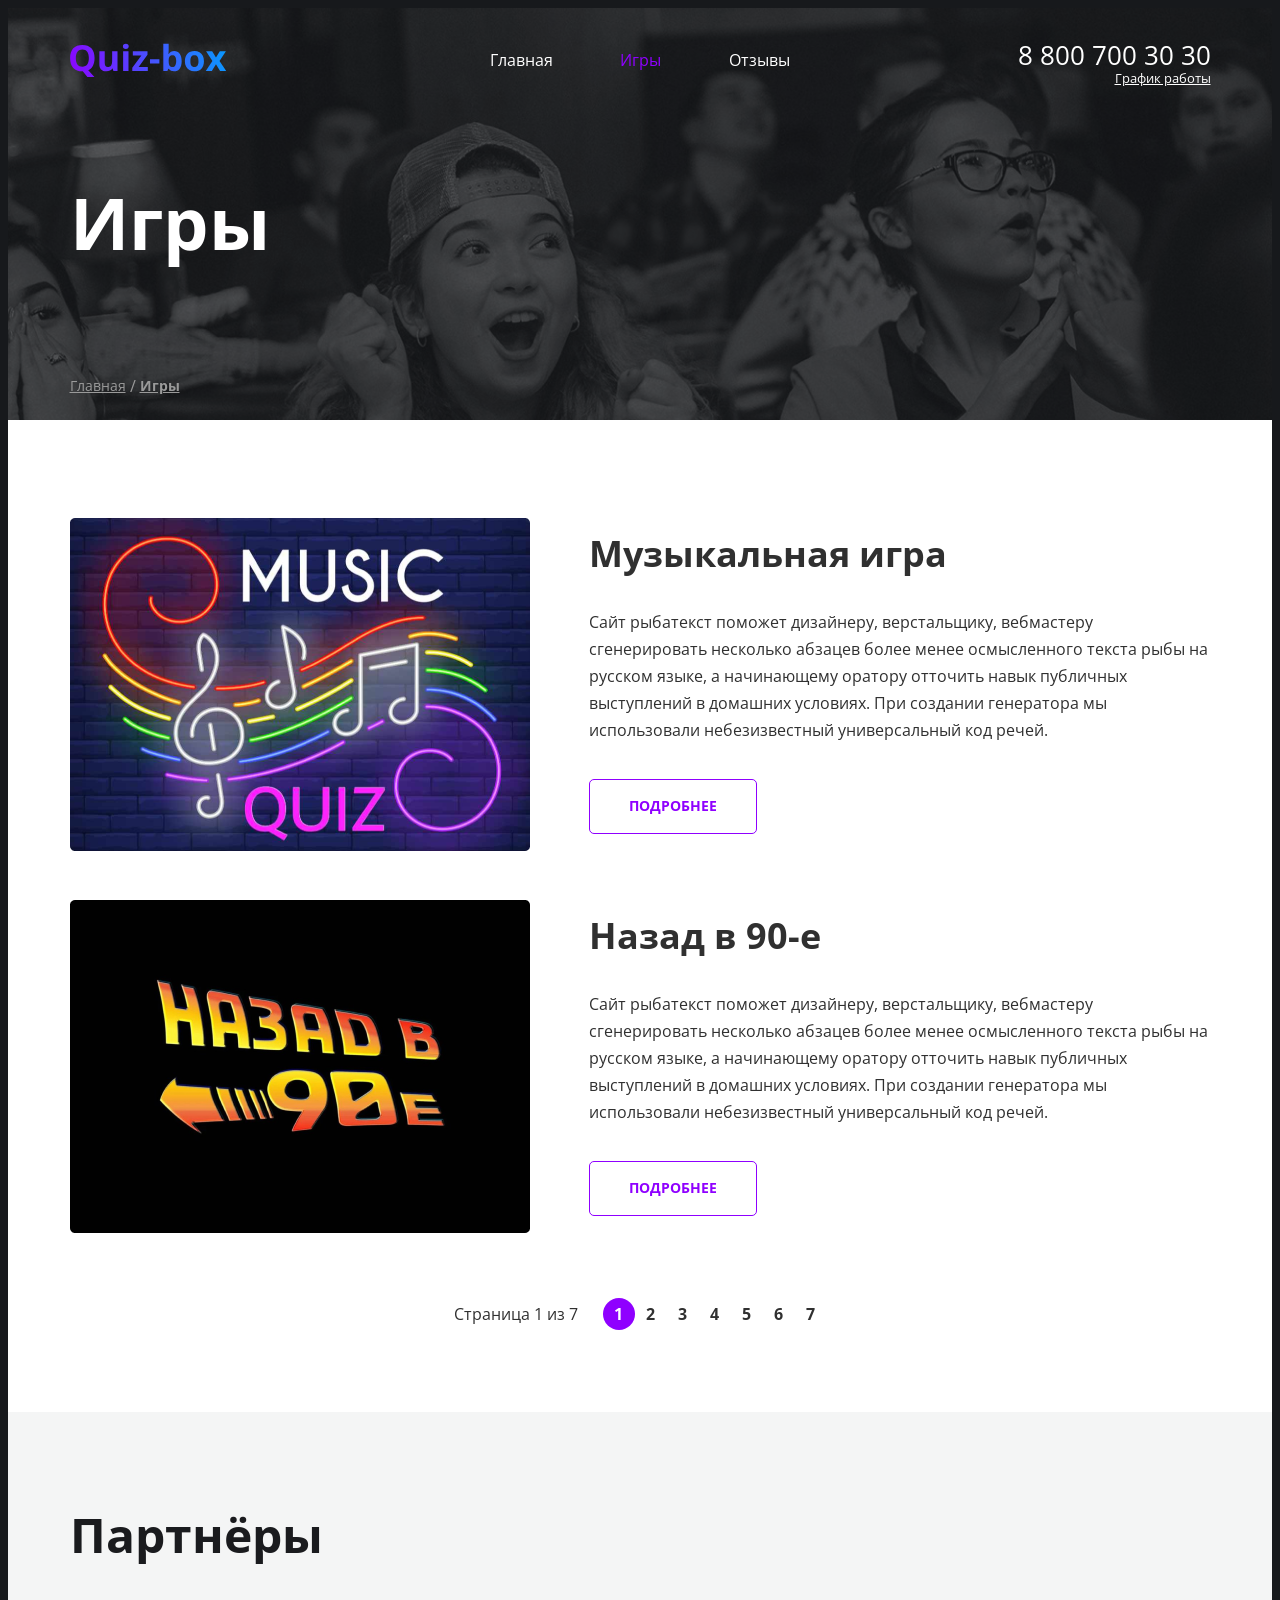
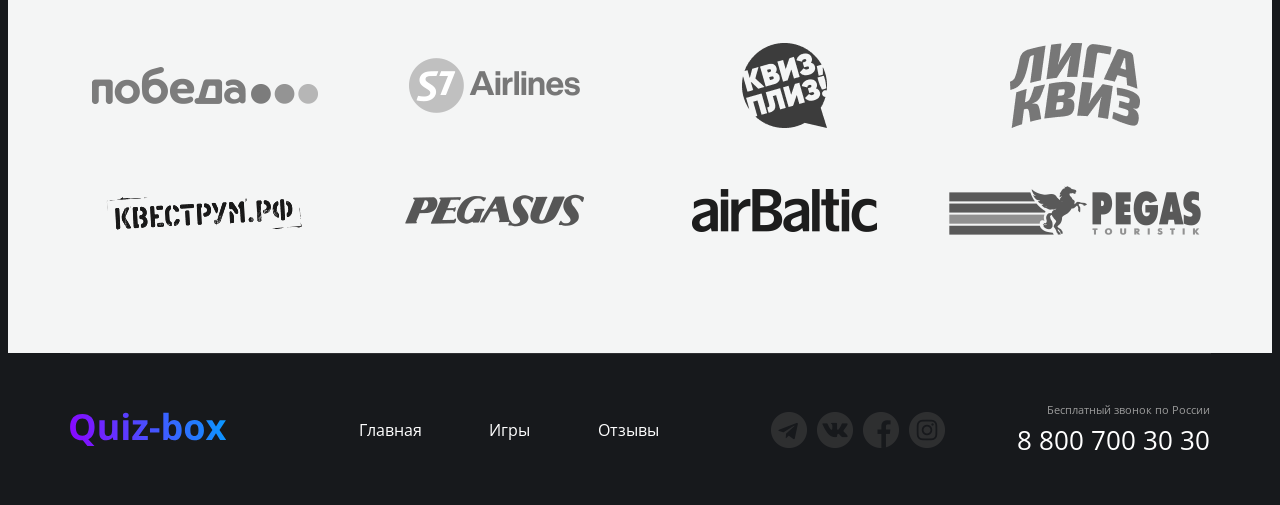
==== games.html @ 3b9c664e "Add files via upload" ====
<!DOCTYPE html>
<html lang="en">
<head>
    <meta charset="UTF-8">
    <meta http-equiv="X-UA-Compatible" content="IE=edge">
    <meta name="viewport" content="width=device-width, initial-scale=1.0">
    <title>Quiz-box | Games</title>
    <link rel="preconnect" href="https://fonts.googleapis.com">
    <link rel="preconnect" href="https://fonts.gstatic.com" crossorigin>
    <link href="https://fonts.googleapis.com/css2?family=Open+Sans:wght@300;400;500;600;700;800&display=swap" rel="stylesheet">
    <link rel="stylesheet" href="https://cdnjs.cloudflare.com/ajax/libs/normalize/8.0.1/normalize.min.css">
    <link rel="stylesheet" href="./style/main.css">
</head>
<body>
    <div class="wrapper">
        <div class="top-line">
            <header class="header">
                <div class="container header__container">
                    <a href="./index.html" class="logo">
                        <img src="./img/Quiz-box.svg" alt="logo company" class="logo__img">
                    </a>
                    <nav class="menu">
                        <ul class="menu__list">
                            <li class="menu__item"><a href="./index.html" class="menu__link">Главная</a></li>
                            <li class="menu__item"><a href="./games.html" class="menu__link menu__link--active">Игры</a></li>
                            <li class="menu__item"><a href="./reviews.html" class="menu__link">Отзывы</a></li>
                        </ul>
                    </nav>
                    <div class="header__column header__column--align--right">
                        <address class="contacts">
                            <a href="tel:+78007003030" class="contacts__phone">8 800 700 30 30</a>
                            <div class="contacts__schedule-wrap">
                                <a class="contacts__dropdown-title">График работы</a>
                                <div class="contacts__menu dropdown">
                                    <div class="dropdown__days">пн-вс: 09:00 - 20:00</div>
                                    <div class="dropdown__times">Обед: 14:00 - 14:30</div>
                                </div>
                            </div>
                        </address>
                    </div>
                </div>
            </header>
            <div class="content">
                <div class="container content__container">
                    <h1 class="page-title">Игры</h1>
                    <nav class="breadcrumbs">
                        <ul class="breadcrumbs__list">
                            <li class="breadcrumbs__item">
                                <a href="#" class="breadcrumbs__link">Главная</a>
                            </li>
                            <li class="breadcrumbs__item breadcrumbs__item--active">
                                <a href="#" class="breadcrumbs__link">Игры</a>
                            </li>
                        </ul>
                    </nav>
                </div>
            </div>
        </div>
        <main class="page-content">
            <div class="container page-content__container">
                <ul class="games">
                    <li class="games__item game">
                        <div class="game__img">
                            <img src="./img/Group 1.png" alt="music-quiz" class="game__img-elem">
                        </div>
                        <div class="game__content">
                            <h2 class="game__title">Музыкальная игра</h2>
                            <div class="game__description">
                                <p>Сайт рыбатекст поможет дизайнеру, верстальщику, вебмастеру сгенерировать несколько абзацев более менее осмысленного текста рыбы на русском языке, а начинающему оратору отточить навык публичных выступлений в домашних условиях. При создании генератора мы использовали небезизвестный универсальный код речей.</p>
                            </div>
                            <a href="#" class="button button--light game__button">Подробнее</a>
                        </div>
                    </li>
                    <li class="games__item game">
                        <div class="game__img">
                            <img src="./img/Group 2.png" alt="music-quiz" class="game__img-elem">
                        </div>
                        <div class="game__content">
                            <h2 class="game__title">Назад в 90-е</h2>
                            <div class="game__description">
                                <p>Сайт рыбатекст поможет дизайнеру, верстальщику, вебмастеру сгенерировать несколько абзацев более менее осмысленного текста рыбы на русском языке, а начинающему оратору отточить навык публичных выступлений в домашних условиях. При создании генератора мы использовали небезизвестный универсальный код речей.</p>
                            </div>
                            <a href="#" class="button button--light game__button">Подробнее</a>
                        </div>
                    </li>
                </ul>
            </div>
            <div class="paginator">
                <div class="paginator__display">Страница 1 из 7</div>
                <ul class="paginator__list">
                    <li class="paginator__item  paginator__item--active"><a href="#" class="paginator__link">1</a></li>
                    <li class="paginator__item"><a href="#" class="paginator__link">2</a></li>
                    <li class="paginator__item"><a href="#" class="paginator__link">3</a></li>
                    <li class="paginator__item"><a href="#" class="paginator__link">4</a></li>
                    <li class="paginator__item"><a href="#" class="paginator__link">5</a></li>
                    <li class="paginator__item"><a href="#" class="paginator__link">6</a></li>
                    <li class="paginator__item"><a href="#" class="paginator__link">7</a></li>
                </ul>
            </div>
        </main>
        <section class="inner-section inner-section--bg--grey">
            <div class="container">
                <h2 class="inner-section__title">Партнёры</h2>
                <ul class="partners">
                    <li class="partners__item">
                        <a href="#" class="partners__link">
                            <img src="./img/pobeda.png" alt="popeda logo">
                        </a>
                    </li>
                    <li class="partners__item">
                        <a href="#" class="partners__link">
                            <img src="./img/s7.png" alt="popeda logo">
                        </a>
                    </li>
                    <li class="partners__item">
                        <a href="#" class="partners__link">
                            <img src="./img/kvizpliz.png" alt="popeda logo">
                        </a>
                    </li>
                    <li class="partners__item">
                        <a href="#" class="partners__link">
                            <img src="./img/ligakviz.png" alt="popeda logo">
                        </a>
                    </li>
                    <li class="partners__item">
                        <a href="#" class="partners__link">
                            <img src="./img/image__files_news_zenia_logotip_logo_kvestroom 1.png" alt="popeda logo">
                        </a>
                    </li>
                    <li class="partners__item">
                        <a href="#" class="partners__link">
                            <img src="./img/pegasus.png" alt="popeda logo">
                        </a>
                    </li>
                    <li class="partners__item">
                        <a href="#" class="partners__link">
                            <img src="./img/airbaltic.png" alt="popeda logo">
                        </a>
                    </li>
                    <li class="partners__item">
                        <a href="#" class="partners__link">
                            <img src="./img/pegas.png" alt="popeda logo">
                        </a>
                    </li>
                </ul>
            </div>
        </section>
        <footer class="inner-footer">
            <div class="container footer__container inner-footer__container">
                <a href="#" class="logo">
                    <img src="./img/Quiz-box.svg" alt="logo company" class="logo__img">
                </a>
                <nav class="menu footer__menu">
                    <ul class="menu__list">
                        <li class="menu__item"><a href="#" class="menu__link">Главная</a></li>
                        <li class="menu__item"><a href="#" class="menu__link">Игры</a></li>
                        <li class="menu__item"><a href="#" class="menu__link">Отзывы</a></li>
                    </ul>
                </nav>
                <ul class="social-media">
                    <li class="social-media__item social-media__item--icon--tg"><a href="#" class="social-media__link"><img src="" alt="" class="social-media__img"></a></li>
                    <li class="social-media__item social-media__item--icon--vk"><a href="#" class="social-media__link"><img src="" alt="" class="social-media__img"></a></li>
                    <li class="social-media__item social-media__item--icon--fb"><a href="#" class="social-media__link"><img src="" alt="" class="social-media__img"></a></li>
                    <li class="social-media__item social-media__item--icon--inst"><a href="#" class="social-media__link"><img src="" alt="" class="social-media__img"></a></li>
                </ul>
                <address class="contacts footer__contacts">
                    <div class="contacts__info">Бесплатный звонок по России</div>
                    <a href="tel:+78007003030" class="contacts__phone">8 800 700 30 30</a>
                </address>
            </div>
        </footer>
    </div>
</body>
</html>
---- style/main.css ----
@import url(./blocks/base.css);
@import url(./blocks/header.css);
@import url(./blocks/hello.css);
@import url(./blocks/offers.css);
@import url(./blocks/last-games.css);
@import url(./blocks/about.css);
@import url(./blocks/footer.css);
@import url(./blocks/top-line.css);
@import url(./blocks/page-content.css);
@import url(./blocks/inner-section.css);
@import url(./blocks/reviews.css);
@import url(./blocks/separator.css);
@import url(./blocks/welcome.css);
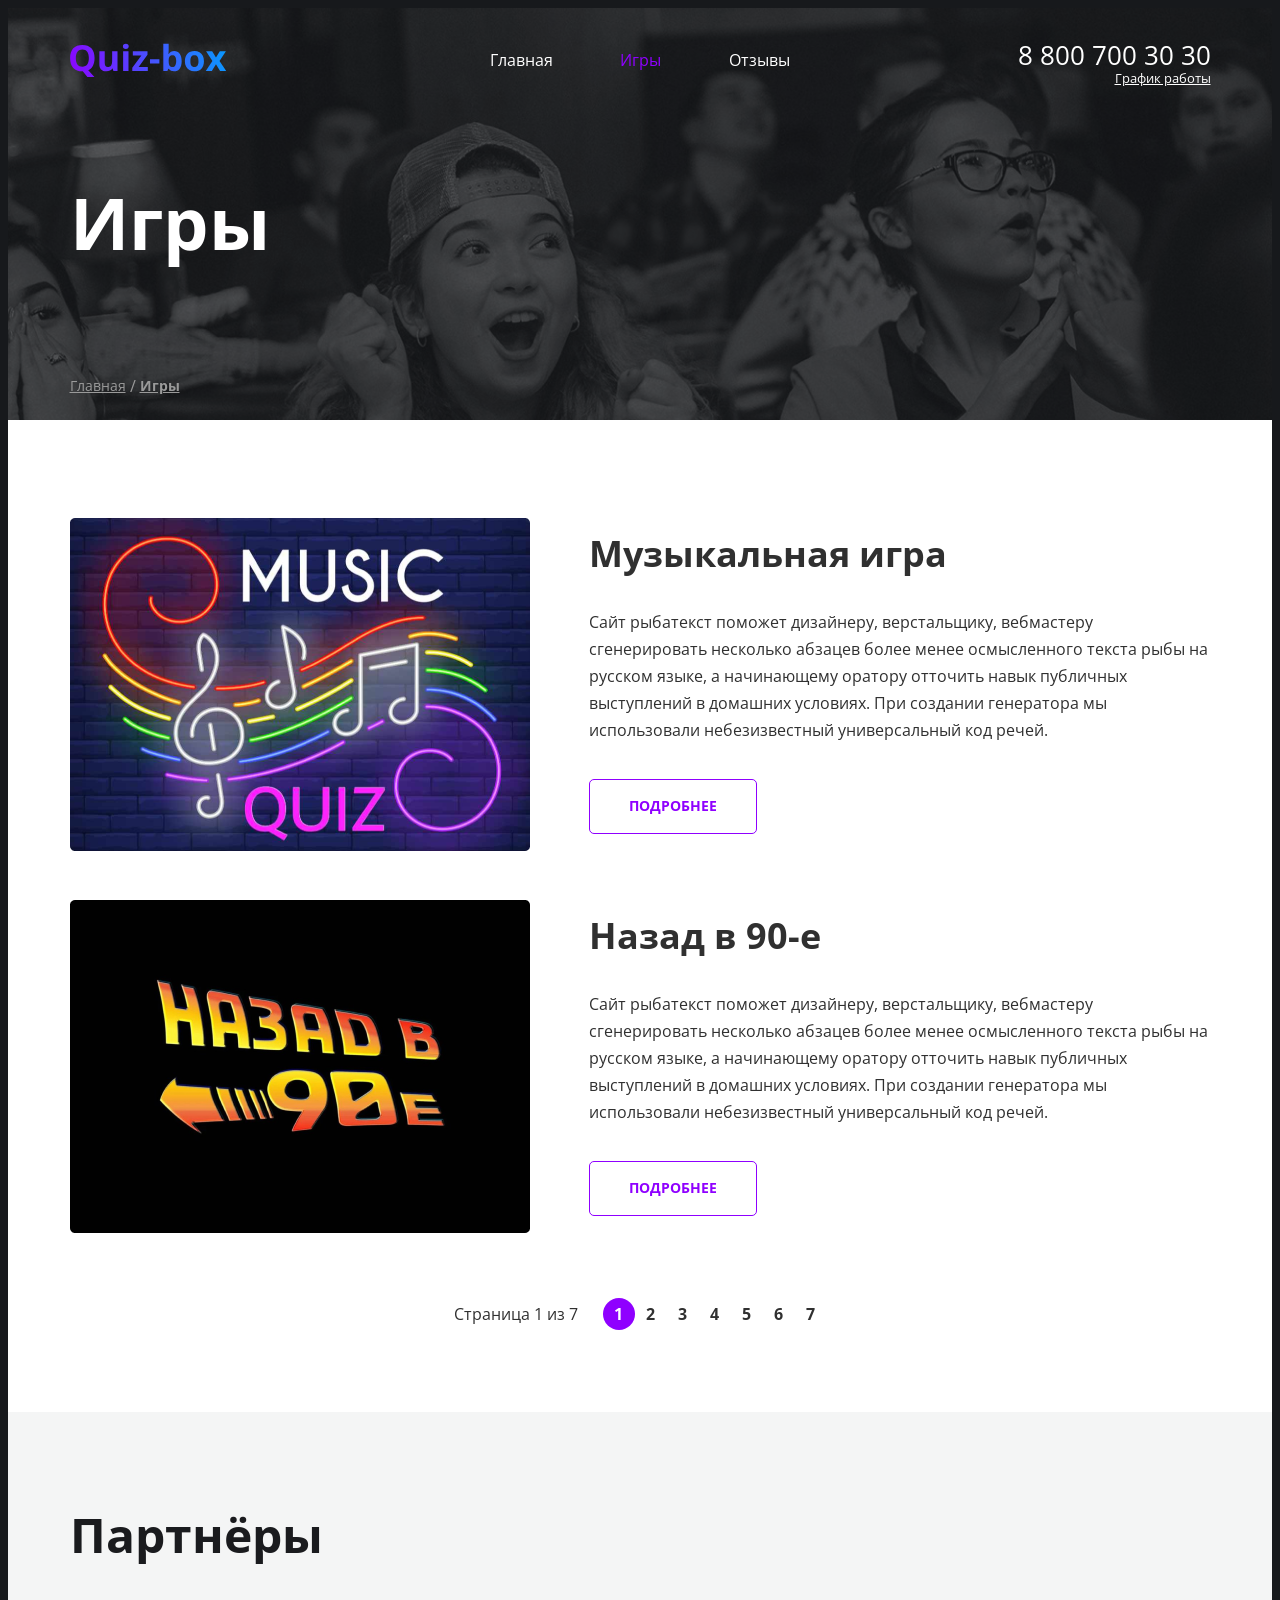
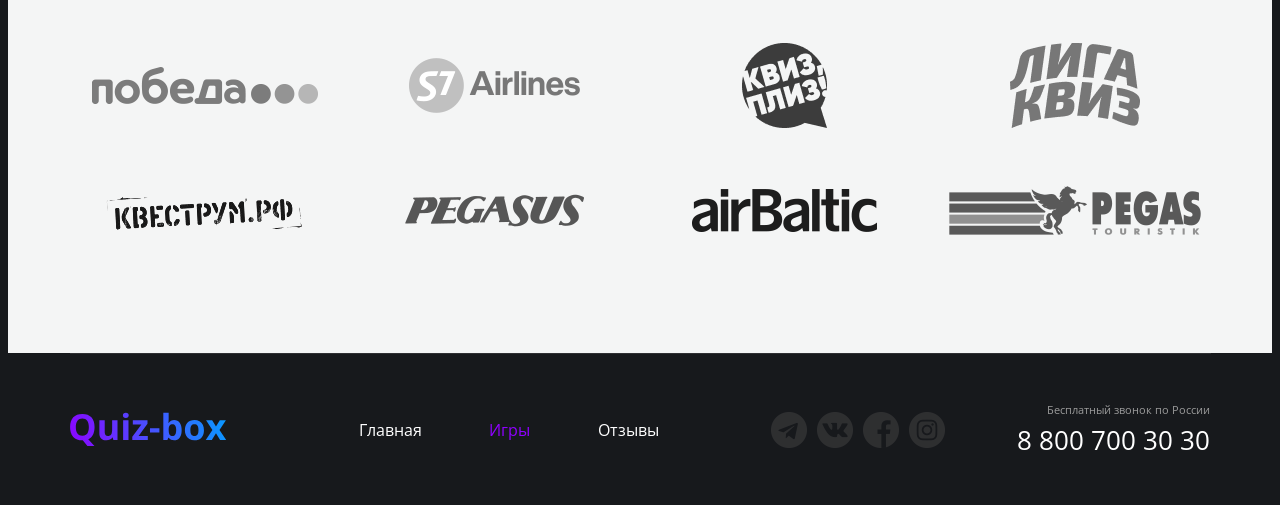
==== commit be536e30: "Add files via upload" ====
--- a/games.html
+++ b/games.html
@@ -152,9 +152,9 @@
                 </a>
                 <nav class="menu footer__menu">
                     <ul class="menu__list">
-                        <li class="menu__item"><a href="#" class="menu__link">Главная</a></li>
-                        <li class="menu__item"><a href="#" class="menu__link">Игры</a></li>
-                        <li class="menu__item"><a href="#" class="menu__link">Отзывы</a></li>
+                        <li class="menu__item"><a href="./index.html" class="menu__link">Главная</a></li>
+                        <li class="menu__item"><a href="./games.html" class="menu__link menu__link--active">Игры</a></li>
+                        <li class="menu__item"><a href="./reviews.html" class="menu__link">Отзывы</a></li>
                     </ul>
                 </nav>
                 <ul class="social-media">
